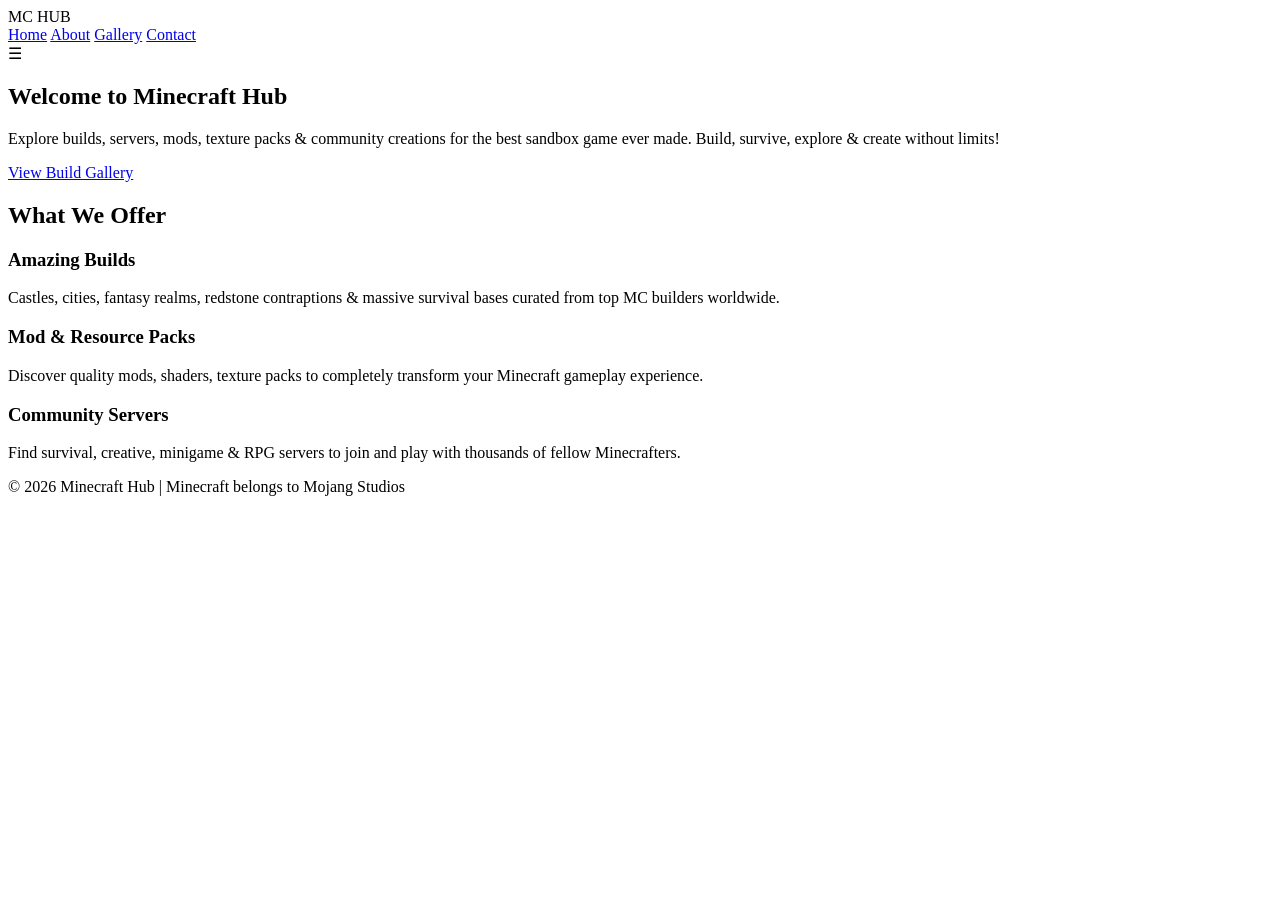
==== index.html @ 67f1bc01 "index.html" ====
<!DOCTYPE html>
<html lang="en">
<head>
    <meta charset="UTF-8">
    <meta name="viewport" content="width=device-width, initial-scale=1.0">
    <title>Minecraft Hub | Home</title>
    <link rel="stylesheet" href="style.css">
</head>
<body>
    <nav>
        <div class="logo">MC HUB</div>
        <div class="nav-links" id="navMenu">
            <a href="index.html">Home</a>
            <a href="about.html">About</a>
            <a href="gallery.html">Gallery</a>
            <a href="contact.html">Contact</a>
        </div>
        <div class="hamburger" id="hamburgerBtn">&#9776;</div>
    </nav>

    <section class="hero">
        <h1>Welcome to Minecraft Hub</h1>
        <p>Explore builds, servers, mods, texture packs & community creations for the best sandbox game ever made. Build, survive, explore & create without limits!</p>
        <a href="gallery.html" class="btn">View Build Gallery</a>
    </section>

    <section class="features">
        <h2>What We Offer</h2>
        <div class="feature-grid">
            <div class="feature-card">
                <h3>Amazing Builds</h3>
                <p>Castles, cities, fantasy realms, redstone contraptions & massive survival bases curated from top MC builders worldwide.</p>
            </div>
            <div class="feature-card">
                <h3>Mod & Resource Packs</h3>
                <p>Discover quality mods, shaders, texture packs to completely transform your Minecraft gameplay experience.</p>
            </div>
            <div class="feature-card">
                <h3>Community Servers</h3>
                <p>Find survival, creative, minigame & RPG servers to join and play with thousands of fellow Minecrafters.</p>
            </div>
        </div>
    </section>

    <footer>
        <p>&copy; 2026 Minecraft Hub | Minecraft belongs to Mojang Studios</p>
    </footer>

    <script>
        const hamburgerBtn = document.getElementById('hamburgerBtn');
        const navMenu = document.getElementById('navMenu');
        hamburgerBtn.addEventListener('click', () => {
            navMenu.classList.toggle('active');
        });
        document.querySelectorAll('.nav-links a').forEach(link => {
            link.addEventListener('click', () => navMenu.classList.remove('active'));
        });
    </script>
</body>
</html>
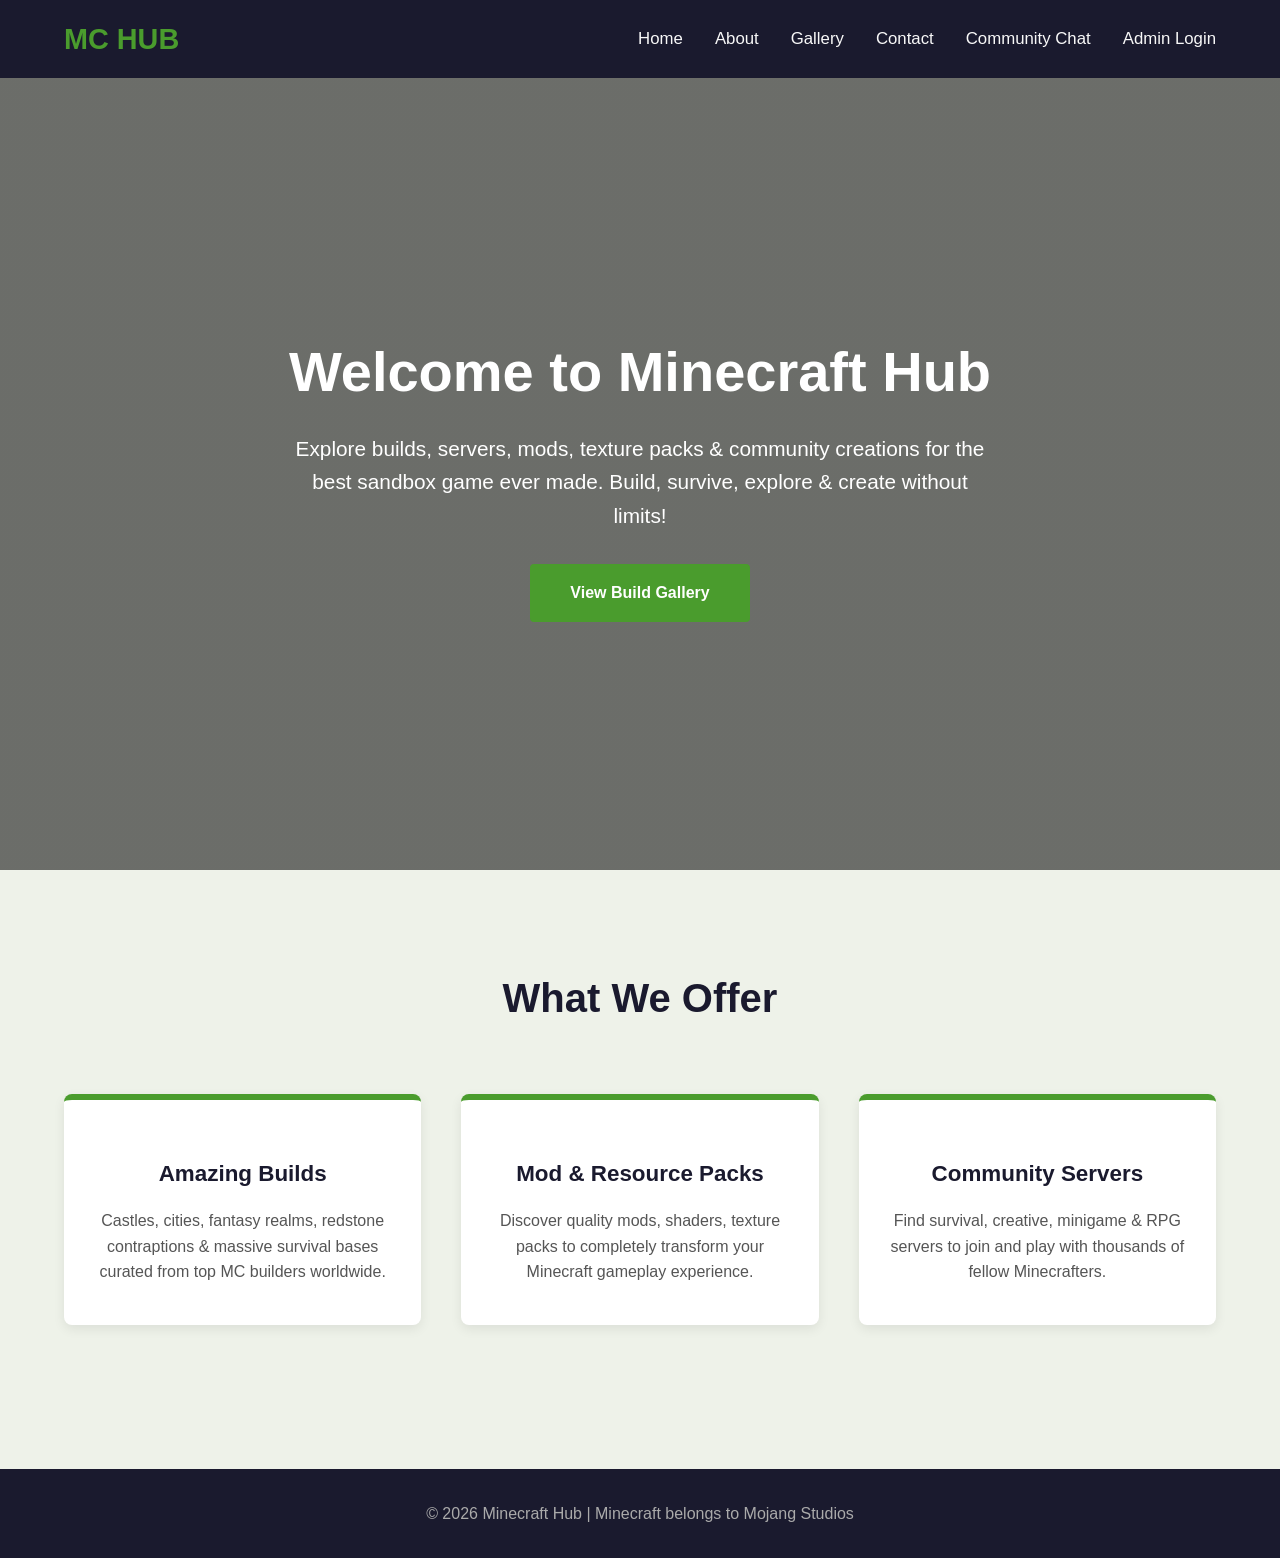
==== commit 3955ea82: "Update index.html" ====
--- a/index.html
+++ b/index.html
@@ -14,16 +14,16 @@
             <a href="about.html">About</a>
             <a href="gallery.html">Gallery</a>
             <a href="contact.html">Contact</a>
+            <a href="chat.html">Community Chat</a>
+            <a href="admin.html">Admin Login</a>
         </div>
         <div class="hamburger" id="hamburgerBtn">&#9776;</div>
     </nav>
-
     <section class="hero">
         <h1>Welcome to Minecraft Hub</h1>
         <p>Explore builds, servers, mods, texture packs & community creations for the best sandbox game ever made. Build, survive, explore & create without limits!</p>
         <a href="gallery.html" class="btn">View Build Gallery</a>
     </section>
-
     <section class="features">
         <h2>What We Offer</h2>
         <div class="feature-grid">
@@ -41,11 +41,9 @@
             </div>
         </div>
     </section>
-
     <footer>
         <p>&copy; 2026 Minecraft Hub | Minecraft belongs to Mojang Studios</p>
     </footer>
-
     <script>
         const hamburgerBtn = document.getElementById('hamburgerBtn');
         const navMenu = document.getElementById('navMenu');
--- a/style.css
+++ b/style.css
@@ -0,0 +1,313 @@
+* {
+    margin: 0;
+    padding: 0;
+    box-sizing: border-box;
+    font-family: 'Segoe UI', sans-serif;
+}
+:root {
+    --mc-green: #4a9c2d;
+    --mc-dark-green: #367a20;
+    --mc-stone: #888888;
+    --mc-dirt: #8b5a2b;
+    --mc-night: #1a1a2e;
+    --light: #f8f8f8;
+}
+body {
+    background-color: #eef2e9;
+    line-height: 1.6;
+}
+
+nav {
+    background-color: var(--mc-night);
+    padding: 1rem 5%;
+    display: flex;
+    justify-content: space-between;
+    align-items: center;
+    position: sticky;
+    top: 0;
+    z-index: 999;
+}
+.logo {
+    color: var(--mc-green);
+    font-size: 1.8rem;
+    font-weight: bold;
+}
+.nav-links {
+    display: flex;
+    gap: 2rem;
+}
+.nav-links a {
+    color: var(--light);
+    text-decoration: none;
+    font-size: 1.05rem;
+    transition: color 0.2s ease;
+}
+.nav-links a:hover {
+    color: var(--mc-green);
+}
+.hamburger {
+    display: none;
+    font-size: 2rem;
+    color: white;
+    cursor: pointer;
+}
+
+.hero {
+    height: 88vh;
+    background: linear-gradient(rgba(0,0,0,0.55), rgba(0,0,0,0.55)),
+    url('https://assetsio.gnwcdn.com/treehouse-with-leafy-roof.jpg?width=1200&height=630&fit=crop&enable=upscale&auto=webp') center/cover no-repeat;
+    display: flex;
+    flex-direction: column;
+    justify-content: center;
+    align-items: center;
+    text-align: center;
+    color: white;
+    padding: 0 2rem;
+}
+.hero h1 {
+    font-size: 3.5rem;
+    margin-bottom: 1rem;
+}
+.hero p {
+    font-size: 1.3rem;
+    max-width: 700px;
+    margin-bottom: 2rem;
+}
+.btn {
+    padding: 1rem 2.5rem;
+    background-color: var(--mc-green);
+    color: white;
+    text-decoration: none;
+    font-weight: 600;
+    border-radius: 4px;
+    transition: 0.3s ease;
+}
+.btn:hover {
+    background-color: var(--mc-dark-green);
+    transform: translateY(-3px);
+}
+
+.features {
+    padding: 6rem 5%;
+    text-align: center;
+}
+.features h2 {
+    font-size: 2.5rem;
+    color: var(--mc-night);
+    margin-bottom: 4rem;
+}
+.feature-grid {
+    display: grid;
+    grid-template-columns: repeat(auto-fit, minmax(280px, 1fr));
+    gap: 2.5rem;
+}
+.feature-card {
+    background: white;
+    padding: 2.5rem 1.5rem;
+    border-radius: 8px;
+    border-top: 6px solid var(--mc-green);
+    box-shadow: 0 4px 12px rgba(0,0,0,0.08);
+    transition: transform 0.2s;
+}
+.feature-card:hover {
+    transform: translateY(-5px);
+}
+.feature-card h3 {
+    font-size: 1.4rem;
+    margin: 1rem 0;
+    color: var(--mc-night);
+}
+.feature-card p {
+    color: #555;
+}
+
+.about-container {
+    max-width: 1100px;
+    margin: 4rem auto;
+    padding: 0 2rem;
+}
+.about-header {
+    text-align: center;
+    margin-bottom: 3rem;
+}
+.about-header h1 {
+    font-size: 2.8rem;
+    color: var(--mc-night);
+    margin-bottom: 1rem;
+}
+.about-header p {
+    color: #666;
+    font-size: 1.1rem;
+}
+.about-content {
+    display: grid;
+    grid-template-columns: 1fr 1fr;
+    gap: 3rem;
+    align-items: center;
+}
+.about-text h2 {
+    color: var(--mc-dark-green);
+    margin-bottom: 1.2rem;
+    font-size: 1.8rem;
+}
+.about-text p {
+    line-height: 1.7;
+    color: #333;
+    margin-bottom: 1rem;
+    font-size: 1.05rem;
+}
+.about-img img {
+    width: 100%;
+    border-radius: 8px;
+    box-shadow: 0 6px 18px rgba(0,0,0,0.12);
+}
+
+.gallery-wrap {
+    max-width: 1300px;
+    margin: 4rem auto;
+    padding: 0 2rem;
+}
+.gallery-head {
+    text-align: center;
+    margin-bottom: 4rem;
+}
+.gallery-head h1 {
+    font-size: 2.8rem;
+    color: var(--mc-night);
+    margin-bottom: 1rem;
+}
+.gallery-head p {
+    color: #666;
+    font-size: 1.1rem;
+}
+.gallery-grid {
+    display: grid;
+    grid-template-columns: repeat(auto-fit, minmax(320px, 1fr));
+    gap: 2rem;
+}
+.gallery-card {
+    background: white;
+    border-radius: 8px;
+    overflow: hidden;
+    box-shadow: 0 4px 14px rgba(0,0,0,0.09);
+    transition: 0.3s ease;
+    cursor: pointer;
+}
+.gallery-card:hover {
+    transform: translateY(-6px);
+}
+.gallery-card img {
+    width: 100%;
+    height: 240px;
+    object-fit: cover;
+}
+.caption {
+    padding: 1.2rem;
+}
+.caption h3 {
+    color: var(--mc-night);
+    margin-bottom: 0.5rem;
+}
+.caption p {
+    color: #555;
+    font-size: 0.95rem;
+}
+
+.modal {
+    display: none;
+    position: fixed;
+    z-index: 9999;
+    left: 0;
+    top: 0;
+    width: 100%;
+    height: 100%;
+    background-color: rgba(0,0,0,0.9);
+    align-items: center;
+    justify-content: center;
+}
+.modal-img {
+    max-width: 90%;
+    max-height: 90vh;
+}
+.close-modal {
+    position: absolute;
+    top: 20px;
+    right: 35px;
+    color: white;
+    font-size: 40px;
+    cursor: pointer;
+}
+
+.contact-wrap {
+    max-width: 700px;
+    margin: 4rem auto;
+    padding: 0 2rem;
+}
+.contact-head {
+    text-align: center;
+    margin-bottom: 3rem;
+}
+.contact-head h1 {
+    font-size: 2.8rem;
+    color: var(--mc-night);
+    margin-bottom: 1rem;
+}
+.contact-form input,
+.contact-form textarea {
+    width: 100%;
+    padding: 1rem;
+    margin-bottom: 1.2rem;
+    border: 2px solid #ddd;
+    border-radius: 6px;
+    font-size: 1rem;
+}
+.contact-form input:focus,
+.contact-form textarea:focus {
+    outline: none;
+    border-color: var(--mc-green);
+}
+.submit-btn {
+    width: 100%;
+    border: none;
+    cursor: pointer;
+}
+.error-text {
+    color: #d62828;
+    margin: -0.8rem 0 1rem;
+    display: none;
+}
+
+footer {
+    background-color: var(--mc-night);
+    color: #aaa;
+    text-align: center;
+    padding: 2rem;
+    margin-top: 3rem;
+}
+
+@media(max-width:768px) {
+    .hamburger {
+        display: block;
+    }
+    .nav-links {
+        position: absolute;
+        top: 100%;
+        left: 0;
+        width: 100%;
+        background: var(--mc-night);
+        flex-direction: column;
+        align-items: center;
+        padding: 2rem 0;
+        clip-path: polygon(0 0, 100% 0, 100% 0, 0 0);
+        transition: clip-path 0.3s ease;
+    }
+    .nav-links.active {
+        clip-path: polygon(0 0, 100% 0, 100% 100%, 0 100%);
+    }
+    .hero h1 {
+        font-size: 2.2rem;
+    }
+    .about-content {
+        grid-template-columns: 1fr;
+    }
+}
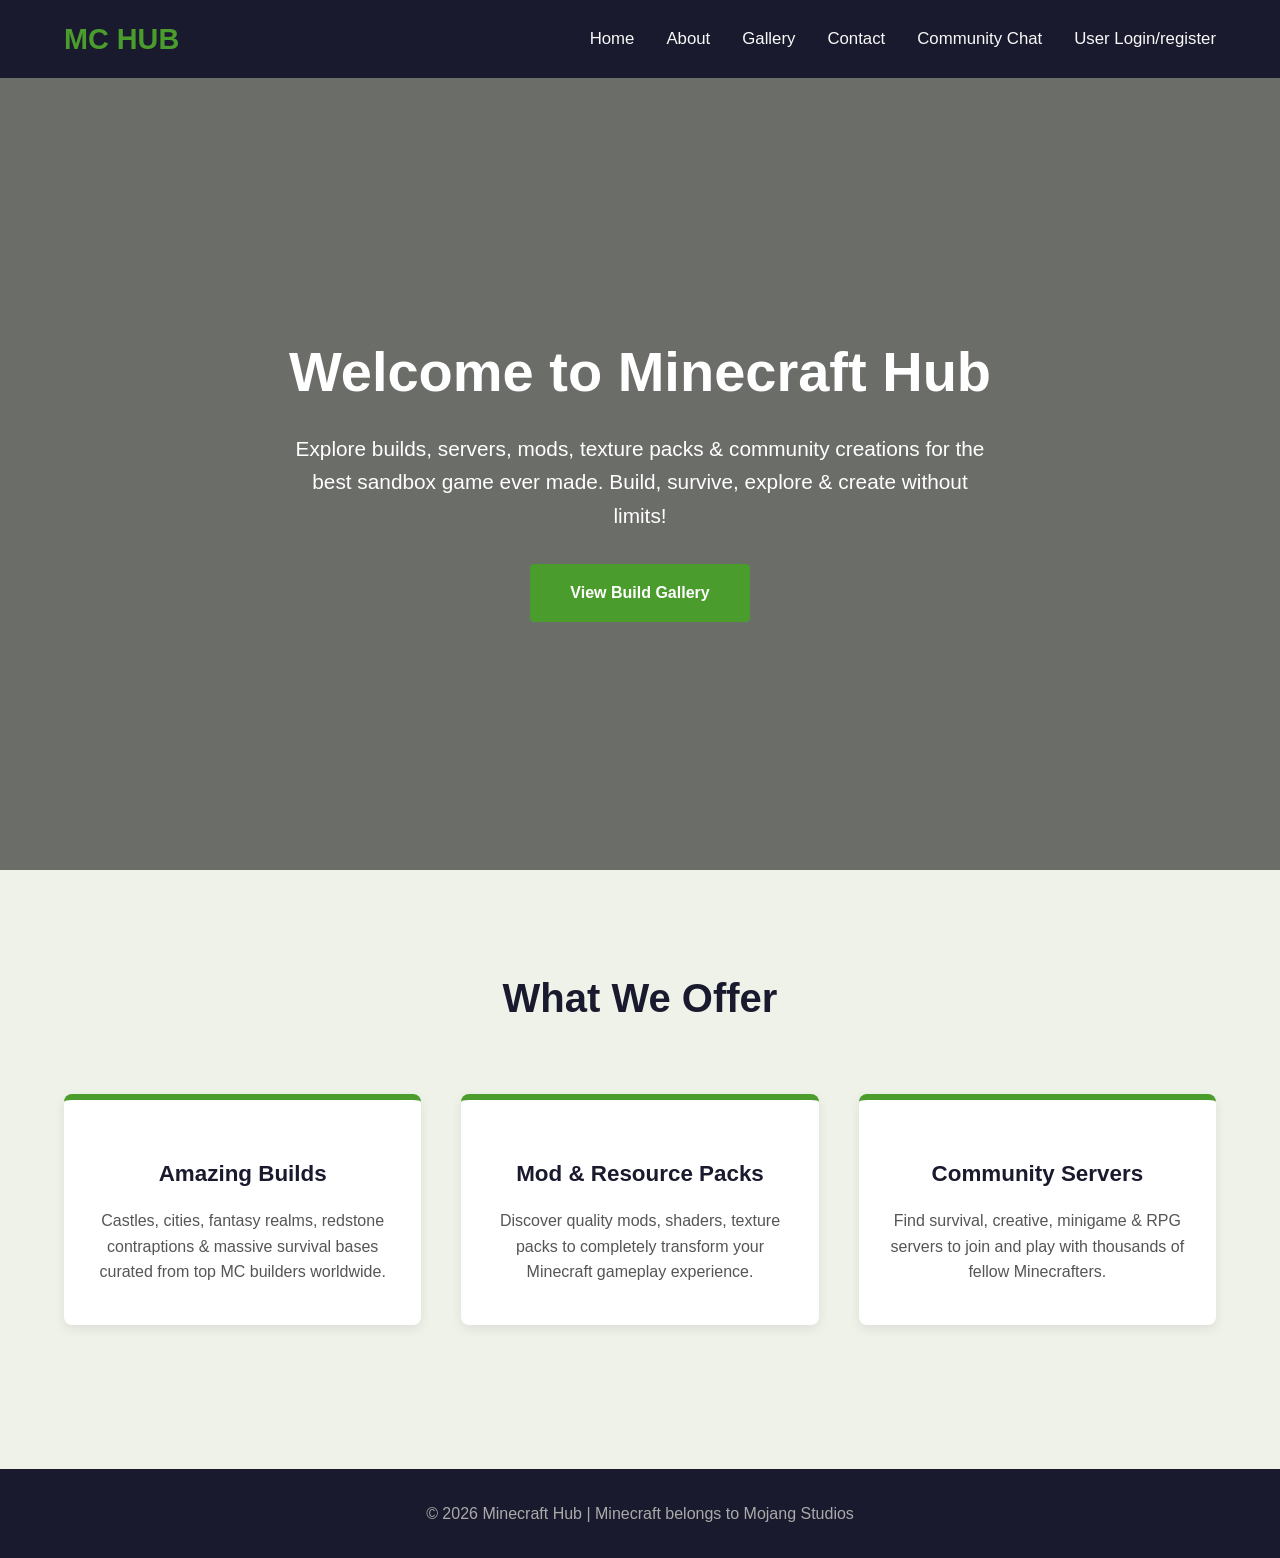
==== commit d136c149: "Update index.html" ====
--- a/index.html
+++ b/index.html
@@ -15,7 +15,7 @@
             <a href="gallery.html">Gallery</a>
             <a href="contact.html">Contact</a>
             <a href="chat.html">Community Chat</a>
-            <a href="admin.html">Admin Login</a>
+            <a href="admin.html">User Login/register</a>
         </div>
         <div class="hamburger" id="hamburgerBtn">&#9776;</div>
     </nav>
--- a/style.css
+++ b/style.css
@@ -16,7 +16,6 @@
     background-color: #eef2e9;
     line-height: 1.6;
 }
-
 nav {
     background-color: var(--mc-night);
     padding: 1rem 5%;
@@ -51,7 +50,6 @@
     color: white;
     cursor: pointer;
 }
-
 .hero {
     height: 88vh;
     background: linear-gradient(rgba(0,0,0,0.55), rgba(0,0,0,0.55)),
@@ -81,12 +79,13 @@
     font-weight: 600;
     border-radius: 4px;
     transition: 0.3s ease;
+    border:0;
+    cursor:pointer;
 }
 .btn:hover {
     background-color: var(--mc-dark-green);
     transform: translateY(-3px);
 }
-
 .features {
     padding: 6rem 5%;
     text-align: center;
@@ -120,7 +119,6 @@
 .feature-card p {
     color: #555;
 }
-
 .about-container {
     max-width: 1100px;
     margin: 4rem auto;
@@ -141,7 +139,7 @@
 }
 .about-content {
     display: grid;
-    grid-template-columns: 1fr 1fr;
+    grid-template-columns: 1fr;
     gap: 3rem;
     align-items: center;
 }
@@ -161,7 +159,6 @@
     border-radius: 8px;
     box-shadow: 0 6px 18px rgba(0,0,0,0.12);
 }
-
 .gallery-wrap {
     max-width: 1300px;
     margin: 4rem auto;
@@ -212,7 +209,6 @@
     color: #555;
     font-size: 0.95rem;
 }
-
 .modal {
     display: none;
     position: fixed;
@@ -237,7 +233,6 @@
     font-size: 40px;
     cursor: pointer;
 }
-
 .contact-wrap {
     max-width: 700px;
     margin: 4rem auto;
@@ -266,7 +261,7 @@
     outline: none;
     border-color: var(--mc-green);
 }
-.submit-btn {
+.submit {
     width: 100%;
     border: none;
     cursor: pointer;
@@ -276,7 +271,6 @@
     margin: -0.8rem 0 1rem;
     display: none;
 }
-
 footer {
     background-color: var(--mc-night);
     color: #aaa;
@@ -284,7 +278,6 @@
     padding: 2rem;
     margin-top: 3rem;
 }
-
 @media(max-width:768px) {
     .hamburger {
         display: block;
